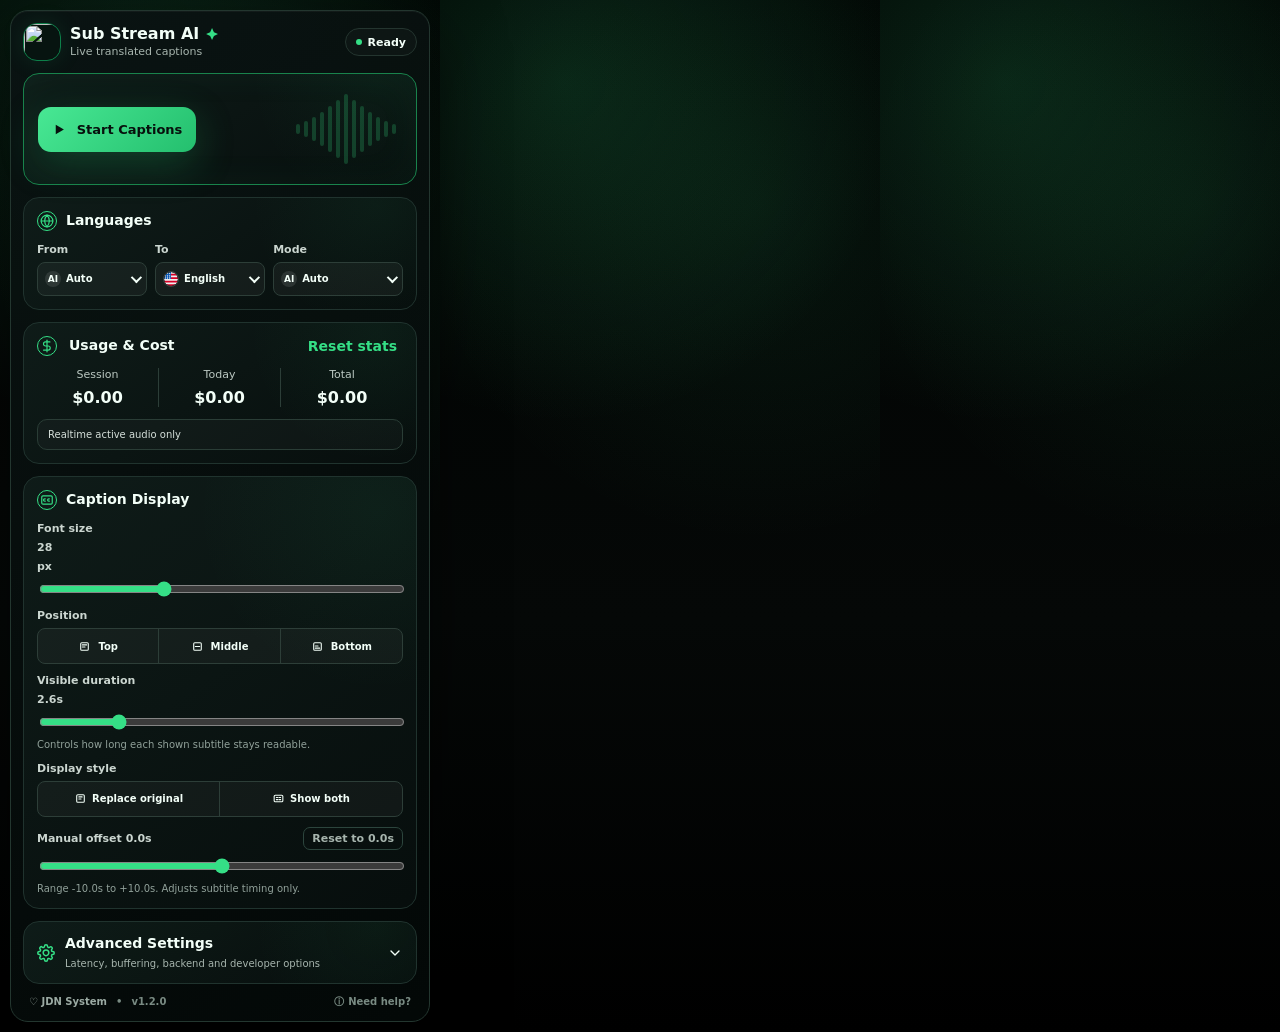
==== extension/popup/popup.html @ 4377cb80 "feat: update logo and enhance footer design; add language options and help hints" ====
<!doctype html>
<html>
  <head>
    <meta charset="utf-8" />
    <title>Sub Stream AI</title>
    <link rel="stylesheet" href="popup.css" />
  </head>
  <body>
    <main class="stage">
      <section class="shell popup-shell" aria-label="Sub Stream AI controls">
        <header class="app-header">
          <img class="brand-mark" src="../icons/icon48.png" alt="" aria-hidden="true" />
          <div class="brand-copy">
            <h1>Sub Stream AI <svg class="title-icon" viewBox="0 0 24 24" aria-hidden="true"><path d="M13 2 9.5 9.5 2 13l7.5 3.5L13 24l3.5-7.5L24 13l-7.5-3.5L13 2Z" fill="currentColor"></path></svg></h1>
            <p class="tagline">Live translated captions</p>
          </div>
          <div id="status" class="status idle">Ready</div>
        </header>

        <section class="hero-card">
          <div class="hero-copy">
            <button id="toggle" class="primary" type="button">
              <svg class="btn-icon" viewBox="0 0 24 24" aria-hidden="true"><path d="M6 4.5v15l13-7.5-13-7.5Z" fill="currentColor"></path></svg>
              <span>Start Captions</span>
            </button>
          </div>
          <div id="audioWave" class="wave idle" aria-hidden="true">
            <i></i><i></i><i></i><i></i><i></i><i></i><i></i><i></i><i></i><i></i><i></i><i></i><i></i>
          </div>
        </section>

        <div id="modeStatus" class="mode-status idle" hidden>Checking engine...</div>
        <div id="toast" class="toast" role="status" aria-live="polite" hidden></div>

        <section class="card">
          <div class="section-title">
            <span class="icon" aria-hidden="true"><svg viewBox="0 0 24 24"><circle cx="12" cy="12" r="10"></circle><path d="M2 12h20"></path><path d="M12 2a15.3 15.3 0 0 1 4 10 15.3 15.3 0 0 1-4 10 15.3 15.3 0 0 1-4-10 15.3 15.3 0 0 1 4-10Z"></path></svg></span>
            <h2>Languages</h2>
          </div>
          <div class="settings language-grid">
            <label>
              From
              <span class="select-shell">
                <span id="sourceLangIcon" class="select-icon" aria-hidden="true">A</span>
                <select id="sourceLang">
                  <option value="auto" selected>Auto detect</option>
                  <option value="ar">Arabic</option>
                  <option value="en">English</option>
                  <option value="es">Spanish</option>
                  <option value="fr">French</option>
                  <option value="de">German</option>
                  <option value="fil">Filipino</option>
                  <option value="hi">Hindi</option>
                  <option value="id">Indonesian</option>
                  <option value="it">Italian</option>
                  <option value="ja">Japanese</option>
                  <option value="ko">Korean</option>
                  <option value="ms">Malay</option>
                  <option value="pt">Portuguese</option>
                  <option value="ru">Russian</option>
                  <option value="th">Thai</option>
                  <option value="tr">Turkish</option>
                  <option value="vi">Vietnamese</option>
                  <option value="zh">Chinese</option>
                </select>
              </span>
            </label>

            <label>
              To
              <span class="select-shell">
                <span id="targetLangIcon" class="select-icon" aria-hidden="true">US</span>
                <select id="targetLang">
                  <option value="ar">Arabic</option>
                  <option value="en" selected>English</option>
                  <option value="es">Spanish</option>
                  <option value="fr">French</option>
                  <option value="de">German</option>
                  <option value="fil">Filipino</option>
                  <option value="hi">Hindi</option>
                  <option value="id">Indonesian</option>
                  <option value="it">Italian</option>
                  <option value="ja">Japanese</option>
                  <option value="ko">Korean</option>
                  <option value="ms">Malay</option>
                  <option value="pt">Portuguese</option>
                  <option value="ru">Russian</option>
                  <option value="th">Thai</option>
                  <option value="tr">Turkish</option>
                  <option value="vi">Vietnamese</option>
                  <option value="zh">Chinese</option>
                </select>
              </span>
            </label>

            <label>
              Mode
              <span class="select-shell">
                <span id="translationModeIcon" class="select-icon select-icon-spark" aria-hidden="true">*</span>
                <select id="translationMode">
                  <option value="auto" selected>Auto-detect best</option>
                  <option value="filipino_english">Filipino-English</option>
                </select>
              </span>
            </label>
          </div>
        </section>

        <section class="card usage-panel">
          <div class="section-title row-between">
            <div>
              <span class="icon" aria-hidden="true"><svg viewBox="0 0 24 24"><line x1="12" x2="12" y1="2" y2="22"></line><path d="M17 5H9.5a3.5 3.5 0 0 0 0 7H14a3.5 3.5 0 0 1 0 7H6"></path></svg></span>
              <h2>Usage & Cost</h2>
            </div>
            <button id="resetUsage" class="text-btn" type="button">Reset stats</button>
          </div>
          <div class="usage-grid">
            <div>
              <span>Session</span>
              <strong id="usageSession">$0.00</strong>
            </div>
            <div>
              <span>Today</span>
              <strong id="usageToday">$0.00</strong>
            </div>
            <div>
              <span>Total</span>
              <strong id="usageTotal">$0.00</strong>
            </div>
          </div>
          <p id="usageMeta" class="usage-meta">Realtime active audio only</p>
        </section>

        <section class="card caption-card">
          <div class="section-title">
            <span class="icon" aria-hidden="true"><svg viewBox="0 0 24 24"><rect x="3" y="5" width="18" height="14" rx="2"></rect><path d="M9 10H8a2 2 0 0 0 0 4h1"></path><path d="M16 10h-1a2 2 0 0 0 0 4h1"></path></svg></span>
            <h2>Caption Display</h2>
          </div>
          <div class="settings caption-grid">
            <label class="wide">
              Font size <span id="fontSizeVal">28</span>px
              <input type="range" id="fontSize" min="14" max="56" step="2" value="28" />
            </label>

            <label class="position-setting wide">
              Position
              <select id="position" class="segment-source" tabindex="-1" aria-hidden="true">
                <option value="bottom" selected>Bottom</option>
                <option value="middle">Middle</option>
                <option value="top">Top</option>
              </select>
              <span class="position-segment" role="group" aria-label="Caption position">
                <button type="button" data-position="top">
                  <svg viewBox="0 0 24 24" aria-hidden="true"><rect x="5" y="5" width="14" height="14" rx="2"></rect><path d="M8 9h8"></path><path d="M8 13h5"></path></svg>
                  <span>Top</span>
                </button>
                <button type="button" data-position="middle">
                  <svg viewBox="0 0 24 24" aria-hidden="true"><rect x="5" y="5" width="14" height="14" rx="2"></rect><path d="M8 12h8"></path></svg>
                  <span>Middle</span>
                </button>
                <button type="button" data-position="bottom">
                  <svg viewBox="0 0 24 24" aria-hidden="true"><rect x="5" y="5" width="14" height="14" rx="2"></rect><path d="M8 15h8"></path><path d="M8 11h5"></path></svg>
                  <span>Bottom</span>
                </button>
              </span>
            </label>

            <label class="wide">
              Visible duration <span id="subtitleDurationVal">2.6s</span>
              <input type="range" id="subtitleDuration" min="1200" max="8000" step="100" value="2600" />
              <span class="field-help">Controls how long each shown subtitle stays readable.</span>
            </label>

            <label class="display-style-setting wide">
              Display style
              <select id="translationDisplayMode" class="segment-source" tabindex="-1" aria-hidden="true">
                <option value="translation_replace" selected>Replace source with translation</option>
                <option value="translation_dual">Source + translation</option>
              </select>
              <span class="display-segment" role="group" aria-label="Display style">
                <button type="button" data-display-mode="translation_replace">
                  <svg viewBox="0 0 24 24" aria-hidden="true"><rect x="5" y="5" width="14" height="14" rx="2"></rect><path d="M9 9h6"></path><path d="M9 13h4"></path></svg>
                  <span>Replace original</span>
                </button>
                <button type="button" data-display-mode="translation_dual">
                  <svg viewBox="0 0 24 24" aria-hidden="true"><rect x="4" y="6" width="16" height="12" rx="2"></rect><path d="M8 10h3"></path><path d="M13 10h3"></path><path d="M8 14h3"></path><path d="M13 14h3"></path></svg>
                  <span>Show both</span>
                </button>
              </span>
            </label>

            <label class="wide">
              <span class="setting-row">
                <span>Manual offset <span id="subtitleDelayVal">0.0s</span></span>
                <button id="resetSubtitleDelay" class="inline-reset" type="button">Reset to 0.0s</button>
              </span>
              <input type="range" id="subtitleDelay" min="-10000" max="10000" step="100" value="0" />
              <span class="field-help">Range -10.0s to +10.0s. Adjusts subtitle timing only.</span>
            </label>

          </div>
        </section>

        <button id="advancedToggle" class="card advanced-summary" type="button" aria-expanded="false" aria-controls="advancedPanel">
          <span class="gear" aria-hidden="true"><svg viewBox="0 0 24 24"><path d="M12 15.5A3.5 3.5 0 1 0 12 8a3.5 3.5 0 0 0 0 7.5Z"></path><path d="M19.4 15a1.7 1.7 0 0 0 .34 1.88l.06.06a2 2 0 0 1-2.83 2.83l-.06-.06a1.7 1.7 0 0 0-1.88-.34 1.7 1.7 0 0 0-1 1.55V21a2 2 0 0 1-4 0v-.09a1.7 1.7 0 0 0-1-1.55 1.7 1.7 0 0 0-1.88.34l-.06.06a2 2 0 1 1-2.83-2.83l.06-.06A1.7 1.7 0 0 0 4.6 15a1.7 1.7 0 0 0-1.55-1H3a2 2 0 0 1 0-4h.09a1.7 1.7 0 0 0 1.55-1 1.7 1.7 0 0 0-.34-1.88l-.06-.06a2 2 0 1 1 2.83-2.83l.06.06A1.7 1.7 0 0 0 9 4.6a1.7 1.7 0 0 0 1-1.55V3a2 2 0 0 1 4 0v.09a1.7 1.7 0 0 0 1 1.55 1.7 1.7 0 0 0 1.88-.34l.06-.06a2 2 0 1 1 2.83 2.83l-.06.06A1.7 1.7 0 0 0 19.4 9c.1.38.4.7.75.86.24.1.5.14.76.14H21a2 2 0 0 1 0 4h-.09c-.66 0-1.26.4-1.51 1Z"></path></svg></span>
          <span>
            <strong>Advanced Settings</strong>
            <small>Latency, buffering, backend and developer options</small>
          </span>
          <span class="chev" aria-hidden="true"><svg viewBox="0 0 24 24"><path d="m6 9 6 6 6-6"></path></svg></span>
        </button>

        <footer class="app-footer">
          <span class="footer-brand"><span aria-hidden="true">♡</span> JDN System</span>
          <span aria-hidden="true">•</span>
          <span>v1.2.0</span>
          <span class="footer-help"><span aria-hidden="true">ⓘ</span> Need help?</span>
        </footer>
      </section>

      <section id="advancedPanel" class="shell advanced-panel" aria-label="Advanced settings" hidden>
        <header class="adv-header">
          <span class="gear large" aria-hidden="true"><svg viewBox="0 0 24 24"><path d="M12 15.5A3.5 3.5 0 1 0 12 8a3.5 3.5 0 0 0 0 7.5Z"></path><path d="M19.4 15a1.7 1.7 0 0 0 .34 1.88l.06.06a2 2 0 0 1-2.83 2.83l-.06-.06a1.7 1.7 0 0 0-1.88-.34 1.7 1.7 0 0 0-1 1.55V21a2 2 0 0 1-4 0v-.09a1.7 1.7 0 0 0-1-1.55 1.7 1.7 0 0 0-1.88.34l-.06.06a2 2 0 1 1-2.83-2.83l.06-.06A1.7 1.7 0 0 0 4.6 15a1.7 1.7 0 0 0-1.55-1H3a2 2 0 0 1 0-4h.09a1.7 1.7 0 0 0 1.55-1 1.7 1.7 0 0 0-.34-1.88l-.06-.06a2 2 0 1 1 2.83-2.83l.06.06A1.7 1.7 0 0 0 9 4.6a1.7 1.7 0 0 0 1-1.55V3a2 2 0 0 1 4 0v.09a1.7 1.7 0 0 0 1 1.55 1.7 1.7 0 0 0 1.88-.34l.06-.06a2 2 0 1 1 2.83 2.83l-.06.06A1.7 1.7 0 0 0 19.4 9c.1.38.4.7.75.86.24.1.5.14.76.14H21a2 2 0 0 1 0 4h-.09c-.66 0-1.26.4-1.51 1Z"></path></svg></span>
          <div>
            <h1>Advanced Settings</h1>
            <p>Fine tune performance and behavior.</p>
          </div>
          <button id="collapseAdvanced" class="icon-btn collapse" type="button" aria-label="Collapse advanced settings"><svg viewBox="0 0 24 24" aria-hidden="true"><path d="m18 15-6-6-6 6"></path></svg></button>
        </header>

        <section class="adv-card">
          <h2>Backend</h2>
          <div class="settings">
            <label>
              Backend URL
              <input type="text" id="backendUrl" value="ws://127.0.0.1:8765/ws" />
              <span class="field-help">Your local or remote WebSocket backend endpoint.</span>
            </label>

            <label>
              Transcription
              <select id="transcriber">
                <option value="openai-realtime-translate" data-help="Direct OpenAI realtime translation. Usually fastest cloud path, needs API key and quota.">Realtime Translate (OpenAI)</option>
                <option value="openai-realtime" selected data-help="OpenAI realtime transcription with app/backend translation flow. Good default for live captions.">Realtime Cloud (OpenAI)</option>
                <option value="openai-chunked" data-help="Sends short audio chunks to OpenAI speech-to-text. More stable fallback, usually more delay.">OpenAI Chunked</option>
                <option value="local" data-help="Runs Whisper on this computer. No OpenAI API cost, speed depends on your CPU/GPU.">Local Whisper</option>
              </select>
            </label>

            <label>
              Subtitle mode
              <select id="realtimeLatency">
                <option value="fast">Fast</option>
                <option value="balanced" selected>Balanced</option>
                <option value="accurate">Accurate</option>
              </select>
              <span class="field-help">Fast is immediate, Balanced adds a small delay, Accurate waits for cleaner context.</span>
            </label>
          </div>
        </section>

        <section class="adv-card">
          <h2>Latency & Buffering</h2>
          <div class="settings">
            <label class="setting-split">
              <span>
                Audio chunk window (ms)
                <small>Lower sends audio sooner. Higher gives the transcriber more context.</small>
              </span>
              <input type="number" id="chunkDurationMs" min="250" max="5000" step="50" value="650" />
            </label>

            <label class="setting-split">
              <span>
                Max audio buffer (ms)
                <small>Higher can smooth audio bursts but may feel late.</small>
              </span>
              <input type="number" id="maxBufferMs" min="250" max="10000" step="50" value="900" />
            </label>

            <label class="setting-split">
              <span>
                VAD silence wait (ms)
                <small>Lower ends speech segments faster.</small>
              </span>
              <input type="number" id="vadSilenceMs" min="150" max="2000" step="50" value="350" />
            </label>

            <label>
              Translation grace (ms)
              <input type="number" id="translationGraceMs" min="0" max="2000" step="50" value="200" />
            </label>
          </div>
        </section>

        <section class="adv-card">
          <h2>Sync & Timing</h2>
          <div class="settings">
            <label>
              Sync mode
              <select id="syncMode">
                <option value="auto" selected>Auto timeline sync</option>
                <option value="manual">Manual only</option>
              </select>
              <span class="field-help">Auto uses subtitle timeline metadata. Local Whisper can also learn a saved lag correction.</span>
            </label>

            <div class="sync-metrics" aria-live="polite">
              <div><span>Auto sync</span><strong id="syncAutoState">Off</strong></div>
              <div><span>Measured lag</span><strong id="syncMeasuredLag">0.0s</strong></div>
              <div><span>Saved auto</span><strong id="syncSavedOffset">0.0s</strong></div>
              <div><span>Live auto</span><strong id="syncLiveOffset">0.0s</strong></div>
              <div><span>Total auto</span><strong id="syncAutoOffset">0.0s</strong></div>
              <div><span>Effective offset</span><strong id="syncEffectiveOffset">0.0s</strong></div>
            </div>
            <span class="field-help">Status only: these cards are read-only. Use Manual offset in Caption Display.</span>
          </div>
        </section>

        <section class="adv-card">
          <h2>Local Whisper</h2>
          <div class="settings local-grid">
            <label>
              Whisper model
              <select id="model">
                <option value="tiny">tiny (fastest)</option>
                <option value="base" selected>base (low latency)</option>
                <option value="small">small (balanced)</option>
                <option value="medium">medium (slower)</option>
                <option value="large-v3">large-v3 (high VRAM)</option>
              </select>
            </label>

            <label>
              Device
              <select id="device">
                <option value="cpu">CPU</option>
                <option value="cuda" selected>GPU (CUDA)</option>
              </select>
            </label>
          </div>
        </section>

        <section class="adv-card">
          <h2>Translation Behavior</h2>
          <div class="settings">
            <label class="checkbox-setting">
              <input type="checkbox" id="showSourceFirst" checked />
              <span>Show source transcript first</span>
            </label>

            <label class="checkbox-setting">
              <input type="checkbox" id="partialEmitEnabled" checked disabled />
              <span>Partial translation updates</span>
            </label>
            <span class="field-help">Controlled by Subtitle mode: Fast and Balanced enable it, Accurate waits longer.</span>

            <label class="setting-split">
              <span>
                Translation flush wait (ms)
                <small>Lower translates shorter fragments sooner.</small>
              </span>
              <input type="number" id="translationFlushMs" min="150" max="3000" step="50" value="450" />
            </label>
          </div>
        </section>

        <section class="adv-card">
          <h2>API Key</h2>
          <div class="api-key-settings">
            <label>
              OpenAI API key
              <input type="password" id="apiKey" placeholder="sk-..." autocomplete="off" />
            </label>
            <div class="api-key-actions">
              <button id="saveApiKey" type="button">Save Key</button>
              <button id="testApiKey" type="button">Test Connection</button>
              <button id="clearApiKey" type="button">Clear Saved Key</button>
            </div>
            <p id="apiKeyStatus" class="api-key-status">Key status unknown</p>
          </div>
        </section>
      </section>
    </main>

    <script src="popup.js"></script>
  </body>
</html>
---- extension/popup/popup.css ----
:root {
  --bg: #020605;
  --panel: #08100f;
  --card: #0d1715;
  --card-strong: #101d19;
  --stroke: #20332e;
  --stroke-strong: #2c453d;
  --accent: #35df86;
  --accent-press: #24bf6e;
  --text: #f3fff8;
  --muted: #a7b5ae;
  --muted-soft: #798b83;
  --warn: #ffb31a;
  --err: #ff6b6b;
  --shadow: 0 24px 70px rgba(0, 0, 0, 0.55);
  --popup-width: 440px;
  --shell-width: 420px;
  --advanced-width: 800px;
  --advanced-pane-width: 384px;
}

* { box-sizing: border-box; }
[hidden] { display: none !important; }

html,
body {
  margin: 0;
  padding: 0;
  width: var(--popup-width);
  min-width: var(--popup-width);
  max-width: var(--popup-width);
  min-height: 560px;
  background:
    radial-gradient(circle at 28% 8%, rgba(53, 223, 134, 0.14), transparent 34%),
    radial-gradient(circle at 72% 20%, rgba(53, 223, 134, 0.08), transparent 38%),
    linear-gradient(180deg, #010302, #050807 60%, #000);
  color: var(--text);
  font-family: "Segoe UI", Inter, system-ui, sans-serif;
  font-size: 14px;
}

body {
  overflow-x: hidden;
}

body.advanced-open {
  width: var(--advanced-width);
  min-width: var(--advanced-width);
  max-width: var(--advanced-width);
}

button,
input,
select {
  font: inherit;
}

button {
  -webkit-tap-highlight-color: transparent;
}

h1,
h2,
p {
  margin: 0;
}

.stage {
  display: flex;
  flex-direction: column;
  align-items: flex-start;
  gap: 12px;
  width: var(--popup-width);
  padding: 10px;
}

body.advanced-open .stage {
  flex-direction: row;
  width: var(--advanced-width);
}

.shell {
  width: var(--shell-width);
  border: 1px solid #23362f;
  border-radius: 18px;
  background: linear-gradient(145deg, rgba(10, 19, 18, 0.96), rgba(3, 8, 7, 0.98));
  box-shadow: var(--shadow), inset 0 1px 0 rgba(255, 255, 255, 0.04);
}

.popup-shell {
  padding: 12px;
}

.advanced-panel {
  width: var(--shell-width);
  max-height: 585px;
  overflow-y: auto;
  padding: 12px;
}

body.advanced-open .popup-shell {
  width: var(--advanced-pane-width);
  flex: 0 0 var(--advanced-pane-width);
}

body.advanced-open .advanced-panel {
  width: var(--advanced-pane-width);
  flex: 0 0 var(--advanced-pane-width);
}

.app-header,
.adv-header {
  display: flex;
  align-items: center;
  gap: 9px;
  margin-bottom: 12px;
}

.brand-mark {
  display: block;
  flex: 0 0 auto;
  width: 38px;
  height: 38px;
  border: 1px solid #0d7f49;
  border-radius: 14px;
  background: #071410;
  object-fit: cover;
  overflow: hidden;
  box-shadow: 0 0 24px rgba(53, 223, 134, 0.1);
}

.brand-copy {
  min-width: 0;
  flex: 1;
}

.brand-copy h1,
.adv-header h1 {
  color: var(--text);
  font-size: 16px;
  font-weight: 850;
  line-height: 1.05;
  letter-spacing: 0;
}

.title-icon {
  width: 13px;
  height: 13px;
  color: var(--accent);
  vertical-align: -1px;
}

.btn-icon {
  width: 15px;
  height: 15px;
  flex: 0 0 auto;
}

.tagline,
.adv-header p {
  margin-top: 2px;
  color: var(--muted);
  font-size: 11px;
}

.status {
  display: inline-flex;
  align-items: center;
  justify-content: center;
  min-height: 28px;
  min-width: 72px;
  padding: 6px 10px;
  border: 1px solid #24352f;
  border-radius: 999px;
  background: rgba(255, 255, 255, 0.02);
  color: var(--text);
  font-size: 11px;
  font-weight: 760;
  text-align: center;
}

.status::before {
  content: "";
  width: 6px;
  height: 6px;
  margin-right: 6px;
  border-radius: 50%;
  background: var(--accent);
}

.status.live {
  color: var(--accent);
  border-color: rgba(53, 223, 134, 0.5);
}

.status.error {
  color: var(--err);
  border-color: rgba(255, 107, 107, 0.5);
}

.status.error::before {
  background: var(--err);
}

.status.starting {
  color: var(--warn);
  border-color: rgba(255, 179, 26, 0.5);
}

.status.starting::before {
  background: var(--warn);
}

.hero-card,
.card,
.adv-card {
  border: 1px solid var(--stroke);
  border-radius: 16px;
  background:
    radial-gradient(circle at 90% 8%, rgba(53, 223, 134, 0.05), transparent 34%),
    linear-gradient(145deg, rgba(15, 28, 25, 0.95), rgba(7, 14, 13, 0.95));
}

.hero-card {
  display: flex;
  justify-content: space-between;
  align-items: center;
  gap: 16px;
  min-height: 112px;
  margin-bottom: 12px;
  padding: 16px 14px;
  border-color: #19834c;
  box-shadow: inset 0 0 40px rgba(53, 223, 134, 0.05);
}

.hero-copy {
  display: grid;
  flex: 1;
  align-content: center;
  gap: 12px;
  min-width: 0;
}

button.primary {
  display: inline-flex;
  align-items: center;
  justify-content: center;
  gap: 10px;
  width: 158px;
  max-width: 100%;
  min-height: 45px;
  border: 0;
  border-radius: 13px;
  background: linear-gradient(135deg, #48e894, #24bf6e);
  color: #07100d;
  cursor: pointer;
  font-size: 13px;
  font-weight: 850;
  box-shadow: 0 12px 38px rgba(37, 201, 113, 0.25);
  transition: background 120ms ease, transform 120ms ease, opacity 120ms ease;
}

button.primary:hover {
  background: linear-gradient(135deg, #58f3a2, #28cb76);
}

button.primary:active {
  transform: translateY(1px);
}

button.primary.stop {
  background: linear-gradient(135deg, #ff7474, #d94f4f);
  color: #fff;
}

button.primary[disabled] {
  cursor: wait;
  opacity: 0.8;
  transform: none;
}

.spinner {
  display: inline-block;
  width: 16px;
  height: 16px;
  border: 2px solid rgba(13, 21, 16, 0.3);
  border-top-color: #0d1510;
  border-radius: 50%;
  animation: spin 800ms linear infinite;
}

button.stop .spinner {
  border-color: rgba(255, 255, 255, 0.35);
  border-top-color: #fff;
}

@keyframes spin {
  to { transform: rotate(360deg); }
}

.api-row {
  display: flex;
  align-items: center;
  gap: 8px;
  min-width: 0;
}

.outline-key,
.text-btn,
.icon-btn {
  cursor: pointer;
}

.outline-key {
  min-height: 34px;
  padding: 8px 10px;
  border: 1px solid var(--warn);
  border-radius: 11px;
  background: transparent;
  color: var(--warn);
  font-size: 12px;
  font-weight: 800;
  white-space: nowrap;
}

.mode-status {
  display: inline-flex;
  align-items: center;
  min-width: 0;
  max-width: 108px;
  min-height: 34px;
  padding: 7px 9px;
  border: 1px solid rgba(255, 179, 26, 0.35);
  border-radius: 11px;
  background: rgba(255, 179, 26, 0.08);
  color: var(--warn);
  font-size: 11px;
  font-weight: 800;
  line-height: 1.1;
  overflow: hidden;
  text-overflow: ellipsis;
  white-space: nowrap;
}

.mode-status.ready {
  border-color: rgba(53, 223, 134, 0.4);
  background: rgba(53, 223, 134, 0.08);
  color: var(--accent);
}

.mode-status.warn {
  border-color: rgba(255, 179, 26, 0.35);
  background: rgba(255, 179, 26, 0.08);
  color: var(--warn);
}

.mode-status.error {
  border-color: rgba(255, 107, 107, 0.35);
  background: rgba(255, 107, 107, 0.08);
  color: var(--err);
}

.wave {
  --wave-level: 0.18;
  display: flex;
  align-items: center;
  justify-content: center;
  gap: 4px;
  min-width: 112px;
  min-height: 72px;
  align-self: center;
}

.wave i {
  --bar-height: 12px;
  width: 4px;
  height: calc(var(--bar-height) + (var(--wave-level) * 18px));
  border-radius: 999px;
  background: var(--accent);
  opacity: 0.3;
  transform-origin: center;
  animation: pulse 1.4s ease-in-out infinite;
  transition: height 180ms ease, opacity 180ms ease, background 180ms ease;
}

.wave i:nth-child(1),
.wave i:nth-child(13) { --bar-height: 6px; }
.wave i:nth-child(2),
.wave i:nth-child(12) { --bar-height: 12px; }
.wave i:nth-child(3),
.wave i:nth-child(11) { --bar-height: 20px; }
.wave i:nth-child(4),
.wave i:nth-child(10) { --bar-height: 30px; }
.wave i:nth-child(5),
.wave i:nth-child(9) { --bar-height: 42px; }
.wave i:nth-child(6),
.wave i:nth-child(8) { --bar-height: 54px; }
.wave i:nth-child(7) { --bar-height: 66px; opacity: 0.78; }
.wave i:nth-child(2n) { animation-delay: 0.16s; }
.wave i:nth-child(3n) { animation-delay: 0.3s; }

.wave.idle i {
  animation-play-state: paused;
  opacity: 0.22;
}

.wave.starting i {
  background: var(--warn);
  opacity: 0.58;
}

.wave.live i {
  opacity: 0.78;
  animation-duration: 900ms;
}

.wave.error i {
  background: var(--err);
  opacity: 0.5;
  animation-play-state: paused;
}

@keyframes pulse {
  50% {
    opacity: 0.85;
    transform: scaleY(0.72);
  }
}

.toast {
  margin-bottom: 16px;
  padding: 11px 12px;
  border: 1px solid rgba(53, 223, 134, 0.35);
  border-radius: 10px;
  background: rgba(53, 223, 134, 0.12);
  color: var(--text);
  font-size: 12px;
}

.toast.error {
  border-color: rgba(255, 107, 107, 0.45);
  background: rgba(255, 107, 107, 0.12);
}

.toast.warn {
  border-color: rgba(255, 179, 26, 0.45);
  background: rgba(255, 179, 26, 0.12);
}

.card,
.adv-card {
  margin-bottom: 12px;
  padding: 13px;
}

.advanced-panel .adv-card:last-child,
.popup-shell > :last-child {
  margin-bottom: 0;
}

.section-title,
.row-between,
.adv-header {
  display: flex;
  align-items: center;
}

.section-title {
  gap: 9px;
  margin-bottom: 12px;
}

.section-title h2,
.advanced-summary strong {
  color: var(--text);
  font-size: 14px;
  font-weight: 850;
  line-height: 1.1;
}

.icon,
.money {
  display: grid;
  place-items: center;
  width: 20px;
  height: 20px;
  border: 1px solid var(--accent);
  border-radius: 50%;
  color: var(--accent);
  font-weight: 800;
}

.icon svg,
.money svg,
.gear svg,
.chev svg,
.icon-btn svg {
  width: 14px;
  height: 14px;
  fill: none;
  stroke: currentColor;
  stroke-width: 2;
  stroke-linecap: round;
  stroke-linejoin: round;
}

.gear svg {
  width: 18px;
  height: 18px;
}

.chev svg {
  width: 16px;
  height: 16px;
}

.icon-btn svg {
  width: 20px;
  height: 20px;
}

.cc {
  border: 2px solid var(--accent);
  border-radius: 4px;
  color: var(--accent);
  font-size: 10px;
  font-weight: 850;
  padding: 2px 5px;
}

.row-between {
  justify-content: space-between;
}

.row-between > div {
  display: flex;
  align-items: center;
  gap: 12px;
}

.text-btn,
.inline-reset,
.icon-btn {
  border: 0;
  background: transparent;
  color: var(--accent);
  font-weight: 750;
}

.settings {
  display: grid;
  gap: 10px;
}

.language-grid {
  grid-template-columns: 1fr 1fr 1.18fr;
  gap: 8px;
}

.caption-grid {
  grid-template-columns: minmax(0, 1fr) minmax(0, 1fr);
}

.wide {
  grid-column: 1 / -1;
}

.settings label,
.api-key-settings label {
  display: flex;
  min-width: 0;
  flex-direction: column;
  gap: 6px;
  color: #cbd6d0;
  font-size: 11px;
  font-weight: 620;
}

.settings select,
.settings input[type="text"],
.settings input[type="password"],
.settings input[type="number"],
.api-key-settings input[type="password"] {
  width: 100%;
  min-height: 34px;
  padding: 0 9px;
  border: 1px solid #2d3e38;
  border-radius: 8px;
  background: rgba(255, 255, 255, 0.045);
  color: #fff;
  font-size: 11px;
}

.native-select-hidden {
  position: absolute !important;
  width: 1px !important;
  height: 1px !important;
  opacity: 0 !important;
  pointer-events: none !important;
}

.select-shell {
  position: relative;
  display: block;
}

.select-shell select {
  padding-left: 33px;
  font-weight: 750;
}

.select-icon {
  position: absolute;
  left: 9px;
  top: 50%;
  z-index: 1;
  transform: translateY(-50%);
  display: grid;
  place-items: center;
  width: 18px;
  height: 18px;
  border-radius: 999px;
  background: rgba(255, 255, 255, 0.09);
  color: var(--text);
  font-size: 8px;
  font-weight: 900;
  pointer-events: none;
}

.select-icon img,
.custom-select-badge img {
  display: block;
  width: 100%;
  height: 100%;
  border-radius: inherit;
  object-fit: cover;
}

.select-shell > .select-icon {
  display: none;
}

.select-icon-spark {
  color: var(--accent);
  font-size: 12px;
}

.settings select {
  cursor: pointer;
}

.segment-source {
  position: absolute !important;
  width: 1px !important;
  height: 1px !important;
  opacity: 0 !important;
  pointer-events: none !important;
}

.display-style-setting,
.position-setting {
  min-width: 0;
}

.display-segment,
.position-segment {
  display: grid;
  min-height: 34px;
  overflow: hidden;
  border: 1px solid #2d3e38;
  border-radius: 8px;
  background: rgba(255, 255, 255, 0.035);
}

.display-segment {
  grid-template-columns: repeat(2, minmax(0, 1fr));
}

.position-segment {
  grid-template-columns: repeat(3, minmax(0, 1fr));
}

.display-segment button,
.position-segment button {
  display: inline-flex;
  align-items: center;
  justify-content: center;
  gap: 5px;
  min-width: 0;
  min-height: 34px;
  padding: 0 7px;
  border: 0;
  border-right: 1px solid #2d3e38;
  background: transparent;
  color: var(--text);
  cursor: pointer;
  font-size: 10px;
  font-weight: 800;
  line-height: 1.1;
}

.display-segment button:last-child,
.position-segment button:last-child {
  border-right: 0;
}

.display-segment button.active,
.position-segment button.active {
  background: rgba(53, 223, 134, 0.14);
  box-shadow: inset 0 0 0 1px rgba(53, 223, 134, 0.6);
  color: #f4fff9;
}

.display-segment button:focus-visible,
.position-segment button:focus-visible {
  outline: 2px solid rgba(53, 223, 134, 0.75);
  outline-offset: -2px;
}

.display-segment button:disabled,
.position-segment button:disabled {
  cursor: not-allowed;
  opacity: 0.58;
}

.display-segment svg,
.position-segment svg {
  width: 13px;
  height: 13px;
  flex: 0 0 auto;
  fill: none;
  stroke: currentColor;
  stroke-width: 2;
  stroke-linecap: round;
  stroke-linejoin: round;
}

.display-segment span,
.position-segment span {
  min-width: 0;
  overflow: hidden;
  text-overflow: ellipsis;
  white-space: nowrap;
}

.position-segment button {
  gap: 7px;
  padding: 0 8px;
  font-size: 10px;
}

.custom-select {
  position: relative;
  min-width: 0;
}

.select-shell .custom-select {
  width: 100%;
}

.custom-select-button {
  display: grid;
  grid-template-columns: auto minmax(0, 1fr) auto;
  align-items: center;
  gap: 7px;
  width: 100%;
  min-height: 34px;
  padding: 0 8px;
  border: 1px solid #2d3e38;
  border-radius: 8px;
  background: rgba(255, 255, 255, 0.045);
  color: var(--text);
  cursor: pointer;
  text-align: left;
}

.language-grid .custom-select-button {
  gap: 5px;
  min-height: 34px;
  padding: 0 7px;
}

.custom-select-button:focus-visible {
  outline: 2px solid rgba(53, 223, 134, 0.75);
  outline-offset: 1px;
}

.custom-select.disabled .custom-select-button {
  cursor: not-allowed;
  opacity: 0.58;
}

.custom-select-badge {
  display: grid;
  place-items: center;
  width: 21px;
  min-width: 21px;
  height: 21px;
  border-radius: 999px;
  background: rgba(255, 255, 255, 0.09);
  color: var(--text);
  font-size: 13px;
  font-weight: 900;
  line-height: 1;
  overflow: hidden;
}

.custom-select-badge[hidden] {
  display: none;
}

.language-grid .custom-select-badge {
  width: 16px;
  min-width: 16px;
  max-width: 16px;
  height: 16px;
  background: rgba(255, 255, 255, 0.1);
  font-size: 9px;
}

.custom-select-badge.has-flag {
  background: transparent;
  border: 1px solid rgba(255, 255, 255, 0.16);
}

.custom-select-text {
  min-width: 0;
  overflow: hidden;
  color: var(--text);
  font-size: 11px;
  font-weight: 800;
  line-height: 1.15;
  text-overflow: ellipsis;
  white-space: nowrap;
}

.language-grid .custom-select-text {
  font-size: 10px;
}

.custom-select-arrow {
  width: 8px;
  height: 8px;
  border-right: 2px solid currentColor;
  border-bottom: 2px solid currentColor;
  color: var(--text);
  transform: rotate(45deg) translateY(-2px);
}

.custom-select.open .custom-select-arrow {
  transform: rotate(225deg) translate(-1px, -1px);
}

.custom-select-list {
  position: absolute;
  left: 0;
  right: 0;
  top: calc(100% + 4px);
  z-index: 20;
  display: none;
  max-height: 190px;
  overflow-x: hidden;
  overflow-y: auto;
  padding: 5px;
  border: 1px solid #2d3e38;
  border-radius: 9px;
  background: #0b1513;
  box-shadow: 0 16px 34px rgba(0, 0, 0, 0.55);
}

.language-grid .custom-select-list {
  min-width: 132px;
  max-width: 190px;
}

.custom-select.open .custom-select-list {
  display: grid;
  gap: 4px;
}

.custom-select-option {
  display: grid;
  grid-template-columns: auto minmax(0, 1fr) auto;
  align-items: center;
  gap: 7px;
  width: 100%;
  min-height: 32px;
  padding: 6px 7px;
  border: 0;
  border-radius: 7px;
  background: transparent;
  color: var(--text);
  cursor: pointer;
  text-align: left;
}

.custom-select-option:has(.custom-select-option-help):hover,
.custom-select-option:has(.custom-select-option-help):focus {
  align-items: start;
}

.custom-select-option span:nth-child(2) {
  min-width: 0;
  overflow: hidden;
  font-size: 11px;
  font-weight: 750;
  text-overflow: ellipsis;
  white-space: nowrap;
}

.custom-select-hint {
  display: grid;
  place-items: center;
  width: 18px;
  height: 18px;
  border: 1px solid rgba(255, 255, 255, 0.16);
  border-radius: 999px;
  color: var(--muted);
  font-size: 10px;
  font-weight: 850;
}

.custom-select-option-help {
  grid-column: 2 / 4;
  display: none;
  margin-top: -2px;
  color: var(--muted);
  font-size: 10px;
  font-weight: 480;
  line-height: 1.35;
  white-space: normal !important;
}

.custom-select-option:hover .custom-select-hint,
.custom-select-option:focus .custom-select-hint {
  border-color: rgba(53, 223, 134, 0.55);
  color: var(--accent);
}

.custom-select-option:hover .custom-select-option-help,
.custom-select-option:focus .custom-select-option-help {
  display: block;
}

.custom-select-option:hover,
.custom-select-option.selected {
  background: rgba(53, 223, 134, 0.13);
}

.settings input[type="range"] {
  width: 100%;
  accent-color: var(--accent);
}

.settings select:disabled,
.settings input:disabled,
.inline-reset:disabled,
.api-key-actions button:disabled {
  cursor: not-allowed;
  opacity: 0.58;
}

.checkbox-setting {
  flex-direction: row !important;
  align-items: center;
  justify-content: flex-start;
}

.checkbox-setting input {
  width: auto;
  accent-color: var(--accent);
}

.setting-row {
  display: flex;
  align-items: center;
  justify-content: space-between;
  gap: 12px;
}

.inline-reset {
  flex: 0 0 auto;
  padding: 4px 8px;
  border: 1px solid var(--stroke-strong);
  border-radius: 7px;
  color: var(--muted);
  font-size: 11px;
}

.inline-reset:hover {
  border-color: var(--accent);
  color: var(--text);
}

.field-help,
.setting-split small {
  color: #91a19a;
  font-size: 10px;
  font-weight: 450;
  line-height: 1.35;
}

.usage-grid {
  display: grid;
  grid-template-columns: repeat(3, minmax(0, 1fr));
  text-align: center;
}

.usage-grid div {
  min-width: 0;
  padding: 0 8px;
  border-right: 1px solid #2c3e38;
}

.usage-grid div:last-child {
  border-right: 0;
}

.usage-grid span,
.usage-grid small {
  display: block;
  color: #bbc8c2;
  font-size: 11px;
}

.usage-grid strong {
  display: block;
  margin-top: 7px;
  overflow-wrap: anywhere;
  color: var(--text);
  font-size: 16px;
}

.usage-meta {
  margin-top: 12px;
  padding: 9px 10px;
  border: 1px solid #2a3d36;
  border-radius: 10px;
  background: rgba(255, 255, 255, 0.025);
  color: #d5dfda;
  font-size: 10px;
}

.advanced-summary {
  display: flex;
  align-items: center;
  gap: 10px;
  width: 100%;
  color: inherit;
  cursor: pointer;
  text-align: left;
}

.advanced-summary small {
  display: block;
  margin-top: 6px;
  color: var(--muted);
  font-size: 10px;
  line-height: 1.3;
}

.app-footer {
  display: flex;
  align-items: center;
  gap: 9px;
  padding: 1px 6px 2px;
  color: var(--muted-soft);
  font-size: 10px;
  font-weight: 620;
  line-height: 1;
}

.footer-brand {
  color: #9baaa3;
}

.footer-help {
  display: inline-flex;
  align-items: center;
  gap: 4px;
  margin-left: auto;
}

.gear {
  display: grid;
  flex: 0 0 auto;
  place-items: center;
  color: var(--accent);
  font-size: 16px;
  font-weight: 850;
}

.chev {
  display: grid;
  place-items: center;
  margin-left: auto;
  color: var(--text);
  font-size: 15px;
}

body.advanced-open .advanced-summary {
  border-color: rgba(53, 223, 134, 0.7);
}

.adv-header {
  gap: 14px;
}

.adv-header > div {
  flex: 1;
  min-width: 0;
}

.large {
  font-size: 22px;
}

.collapse {
  flex: 0 0 auto;
  color: #d9e3dd;
  font-size: 24px;
}

.adv-card {
  margin-bottom: 10px;
}

.adv-card h2 {
  margin-bottom: 12px;
  color: var(--accent);
  font-size: 13px;
}

.setting-split {
  display: grid !important;
  grid-template-columns: minmax(0, 1fr) 140px;
  align-items: start;
  gap: 16px;
}

body.advanced-open .advanced-panel .setting-split {
  grid-template-columns: 1fr;
}

.setting-split input {
  margin-top: 0;
}

.sync-metrics {
  display: grid;
  grid-template-columns: 1fr;
  gap: 8px;
}

body.advanced-open .advanced-panel .sync-metrics,
body.advanced-open .advanced-panel .local-grid,
body.advanced-open .advanced-panel .api-key-actions {
  grid-template-columns: 1fr;
}

.sync-metrics div {
  min-width: 0;
  padding: 11px;
  border: 1px solid #263a33;
  border-radius: 8px;
  background: rgba(255, 255, 255, 0.025);
}

.sync-metrics span {
  display: block;
  color: #8fa098;
  font-size: 11px;
}

.sync-metrics strong {
  display: block;
  margin-top: 4px;
  overflow-wrap: anywhere;
  color: var(--text);
  font-size: 13px;
}

.local-grid {
  grid-template-columns: 1fr 1fr;
}

.api-key-settings {
  display: grid;
  gap: 10px;
}

.api-key-actions {
  display: grid;
  grid-template-columns: repeat(3, minmax(0, 1fr));
  gap: 8px;
}

.api-key-actions button {
  min-height: 40px;
  padding: 8px;
  border: 1px solid var(--stroke-strong);
  border-radius: 8px;
  background: rgba(255, 255, 255, 0.04);
  color: var(--text);
  cursor: pointer;
  font-size: 12px;
  font-weight: 760;
}

.api-key-actions button:hover {
  border-color: var(--accent);
}

.api-key-status {
  color: var(--muted);
  font-size: 12px;
}

@media (max-width: 439px) {
  :root {
    --popup-width: 360px;
    --shell-width: 340px;
    --advanced-width: 360px;
    --advanced-pane-width: 340px;
  }

  body.advanced-open .stage {
    flex-direction: column;
  }

  body.advanced-open .advanced-panel {
    flex-basis: auto;
  }

  .advanced-panel {
    max-height: none;
  }

  .setting-split,
  .local-grid {
    grid-template-columns: 1fr;
  }

  .outline-key {
    justify-self: start;
  }
}
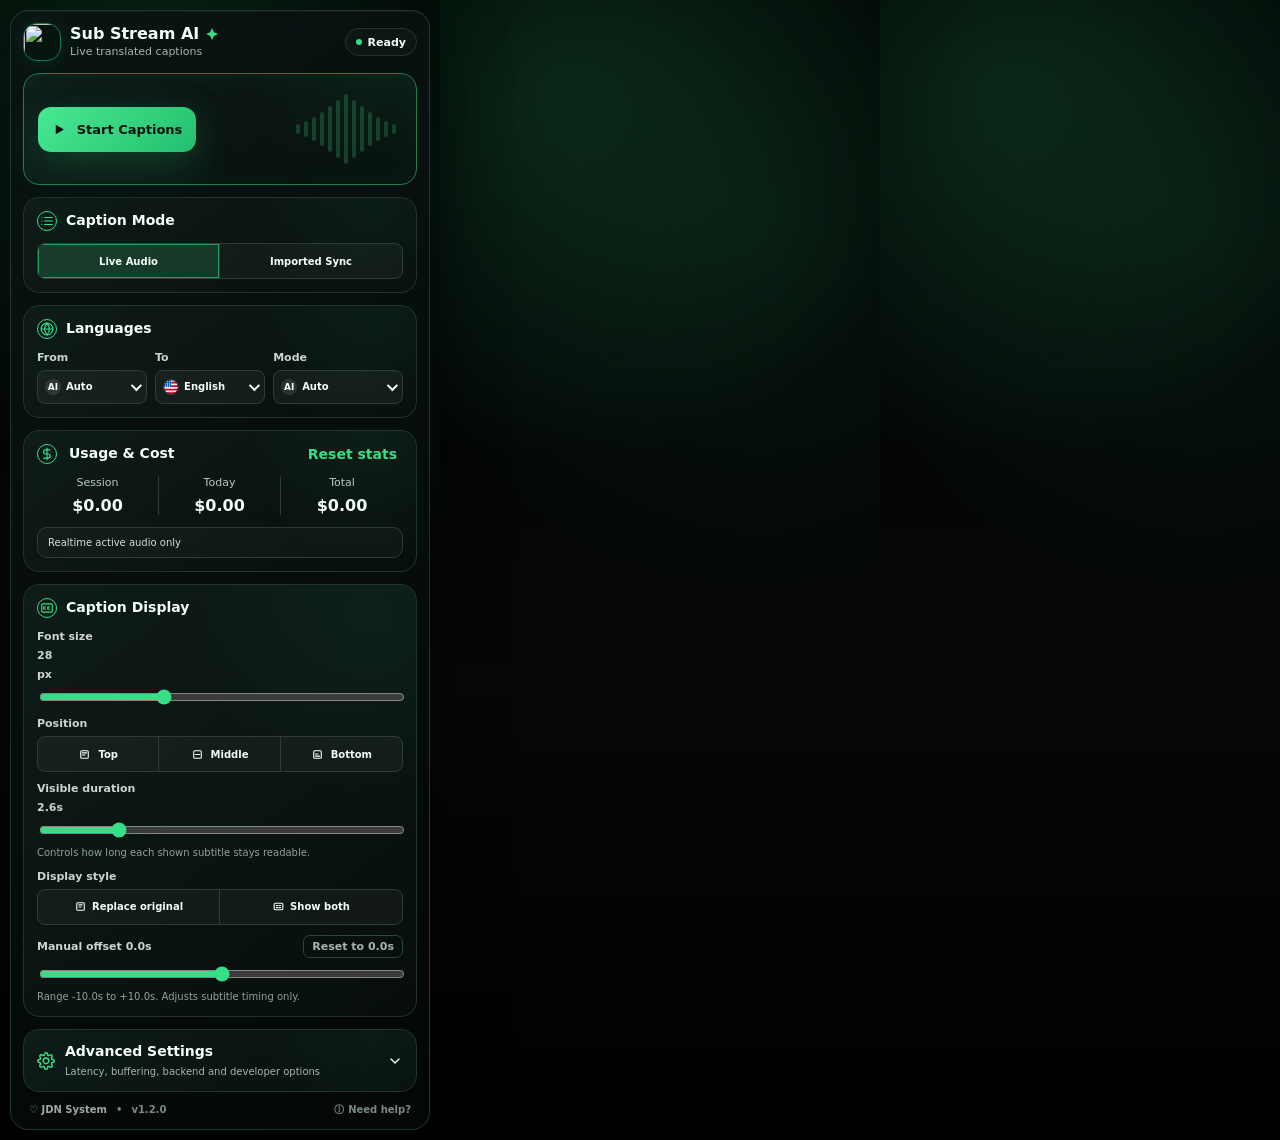
==== commit c6c9c69e: "feat: add support for imported subtitles with translation capabilities - Introduced subtitle-utils.j" ====
--- a/extension/popup/popup.html
+++ b/extension/popup/popup.html
@@ -31,6 +31,17 @@
 
         <div id="modeStatus" class="mode-status idle" hidden>Checking engine...</div>
         <div id="toast" class="toast" role="status" aria-live="polite" hidden></div>
+
+        <section class="card mode-card">
+          <div class="section-title">
+            <span class="icon" aria-hidden="true"><svg viewBox="0 0 24 24"><path d="M8 6h13"></path><path d="M8 12h13"></path><path d="M8 18h13"></path><path d="M3 6h.01"></path><path d="M3 12h.01"></path><path d="M3 18h.01"></path></svg></span>
+            <h2>Caption Mode</h2>
+          </div>
+          <div class="mode-segment" role="group" aria-label="Caption mode">
+            <button id="liveModeButton" type="button" data-caption-mode="live" class="active">Live Audio</button>
+            <button id="importedModeButton" type="button" data-caption-mode="imported">Imported Sync</button>
+          </div>
+        </section>
 
         <section class="card">
           <div class="section-title">
@@ -106,6 +117,28 @@
           </div>
         </section>
 
+        <section id="importedSubtitleCard" class="card imported-card" hidden>
+          <div class="section-title row-between">
+            <div>
+              <span class="icon" aria-hidden="true"><svg viewBox="0 0 24 24"><path d="M12 3v12"></path><path d="m7 10 5 5 5-5"></path><path d="M5 21h14"></path></svg></span>
+              <h2>Imported Subtitle Sync</h2>
+            </div>
+            <button id="retranslateSubtitles" class="text-btn" type="button" disabled>Re-translate</button>
+          </div>
+          <div class="settings">
+            <label class="file-drop">
+              Subtitle file
+              <input id="subtitleFile" type="file" accept=".srt,.vtt,text/vtt,application/x-subrip" />
+              <span id="subtitleFileMeta" class="field-help">Upload an .srt or .vtt file.</span>
+            </label>
+            <div class="imported-actions">
+              <button id="startImportedSubtitles" type="button" disabled>Start Imported Sync</button>
+              <button id="stopImportedSubtitles" type="button" disabled>Stop</button>
+            </div>
+            <p id="importedSubtitleStatus" class="imported-status">No subtitle file loaded.</p>
+          </div>
+        </section>
+
         <section class="card usage-panel">
           <div class="section-title row-between">
             <div>
@@ -240,8 +273,8 @@
             <label>
               Transcription
               <select id="transcriber">
-                <option value="openai-realtime-translate" data-help="Direct OpenAI realtime translation. Usually fastest cloud path, needs API key and quota.">Realtime Translate (OpenAI)</option>
-                <option value="openai-realtime" selected data-help="OpenAI realtime transcription with app/backend translation flow. Good default for live captions.">Realtime Cloud (OpenAI)</option>
+                <option value="openai-realtime-translate" selected data-help="Direct OpenAI realtime translation. Usually fastest cloud path, needs API key and quota.">Realtime Translate (OpenAI)</option>
+                <option value="openai-realtime" data-help="OpenAI realtime transcription with app/backend translation flow. Good default for live captions.">Realtime Cloud (OpenAI)</option>
                 <option value="openai-chunked" data-help="Sends short audio chunks to OpenAI speech-to-text. More stable fallback, usually more delay.">OpenAI Chunked</option>
                 <option value="local" data-help="Runs Whisper on this computer. No OpenAI API cost, speed depends on your CPU/GPU.">Local Whisper</option>
               </select>
@@ -250,8 +283,8 @@
             <label>
               Subtitle mode
               <select id="realtimeLatency">
-                <option value="fast">Fast</option>
-                <option value="balanced" selected>Balanced</option>
+                <option value="fast" selected>Fast</option>
+                <option value="balanced">Balanced</option>
                 <option value="accurate">Accurate</option>
               </select>
               <span class="field-help">Fast is immediate, Balanced adds a small delay, Accurate waits for cleaner context.</span>
@@ -267,7 +300,7 @@
                 Audio chunk window (ms)
                 <small>Lower sends audio sooner. Higher gives the transcriber more context.</small>
               </span>
-              <input type="number" id="chunkDurationMs" min="250" max="5000" step="50" value="650" />
+              <input type="number" id="chunkDurationMs" min="250" max="5000" step="50" value="300" />
             </label>
 
             <label class="setting-split">
@@ -275,7 +308,7 @@
                 Max audio buffer (ms)
                 <small>Higher can smooth audio bursts but may feel late.</small>
               </span>
-              <input type="number" id="maxBufferMs" min="250" max="10000" step="50" value="900" />
+              <input type="number" id="maxBufferMs" min="250" max="10000" step="50" value="450" />
             </label>
 
             <label class="setting-split">
@@ -283,12 +316,12 @@
                 VAD silence wait (ms)
                 <small>Lower ends speech segments faster.</small>
               </span>
-              <input type="number" id="vadSilenceMs" min="150" max="2000" step="50" value="350" />
+              <input type="number" id="vadSilenceMs" min="150" max="2000" step="50" value="220" />
             </label>
 
             <label>
               Translation grace (ms)
-              <input type="number" id="translationGraceMs" min="0" max="2000" step="50" value="200" />
+              <input type="number" id="translationGraceMs" min="0" max="2000" step="50" value="100" />
             </label>
           </div>
         </section>
@@ -360,7 +393,7 @@
                 Translation flush wait (ms)
                 <small>Lower translates shorter fragments sooner.</small>
               </span>
-              <input type="number" id="translationFlushMs" min="150" max="3000" step="50" value="450" />
+              <input type="number" id="translationFlushMs" min="150" max="3000" step="50" value="180" />
             </label>
           </div>
         </section>
@@ -383,6 +416,7 @@
       </section>
     </main>
 
+    <script src="../subtitle-utils.js"></script>
     <script src="popup.js"></script>
   </body>
 </html>
--- a/extension/popup/popup.css
+++ b/extension/popup/popup.css
@@ -663,7 +663,8 @@
 }
 
 .display-segment,
-.position-segment {
+.position-segment,
+.mode-segment {
   display: grid;
   min-height: 34px;
   overflow: hidden;
@@ -680,8 +681,15 @@
   grid-template-columns: repeat(3, minmax(0, 1fr));
 }
 
+.mode-segment,
+.imported-actions {
+  grid-template-columns: repeat(2, minmax(0, 1fr));
+}
+
 .display-segment button,
-.position-segment button {
+.position-segment button,
+.mode-segment button,
+.imported-actions button {
   display: inline-flex;
   align-items: center;
   justify-content: center;
@@ -700,25 +708,31 @@
 }
 
 .display-segment button:last-child,
-.position-segment button:last-child {
+.position-segment button:last-child,
+.mode-segment button:last-child {
   border-right: 0;
 }
 
 .display-segment button.active,
-.position-segment button.active {
+.position-segment button.active,
+.mode-segment button.active {
   background: rgba(53, 223, 134, 0.14);
   box-shadow: inset 0 0 0 1px rgba(53, 223, 134, 0.6);
   color: #f4fff9;
 }
 
 .display-segment button:focus-visible,
-.position-segment button:focus-visible {
+.position-segment button:focus-visible,
+.mode-segment button:focus-visible,
+.imported-actions button:focus-visible {
   outline: 2px solid rgba(53, 223, 134, 0.75);
   outline-offset: -2px;
 }
 
 .display-segment button:disabled,
-.position-segment button:disabled {
+.position-segment button:disabled,
+.mode-segment button:disabled,
+.imported-actions button:disabled {
   cursor: not-allowed;
   opacity: 0.58;
 }
@@ -747,6 +761,52 @@
   gap: 7px;
   padding: 0 8px;
   font-size: 10px;
+}
+
+.imported-card {
+  border-color: rgba(53, 223, 134, 0.45);
+}
+
+.file-drop input[type="file"] {
+  width: 100%;
+  min-height: 38px;
+  padding: 8px;
+  border: 1px dashed #365349;
+  border-radius: 8px;
+  background: rgba(255, 255, 255, 0.035);
+  color: var(--text);
+  font-size: 11px;
+}
+
+.imported-actions {
+  display: grid;
+  gap: 8px;
+}
+
+.imported-actions button {
+  min-height: 38px;
+  border: 1px solid var(--stroke-strong);
+  border-radius: 8px;
+  background: rgba(255, 255, 255, 0.04);
+  color: var(--text);
+  cursor: pointer;
+  font-size: 12px;
+  font-weight: 800;
+}
+
+.imported-actions button:first-child {
+  border-color: rgba(53, 223, 134, 0.5);
+  color: var(--accent);
+}
+
+.imported-status {
+  padding: 9px 10px;
+  border: 1px solid #2a3d36;
+  border-radius: 8px;
+  background: rgba(255, 255, 255, 0.025);
+  color: #d5dfda;
+  font-size: 11px;
+  line-height: 1.35;
 }
 
 .custom-select {
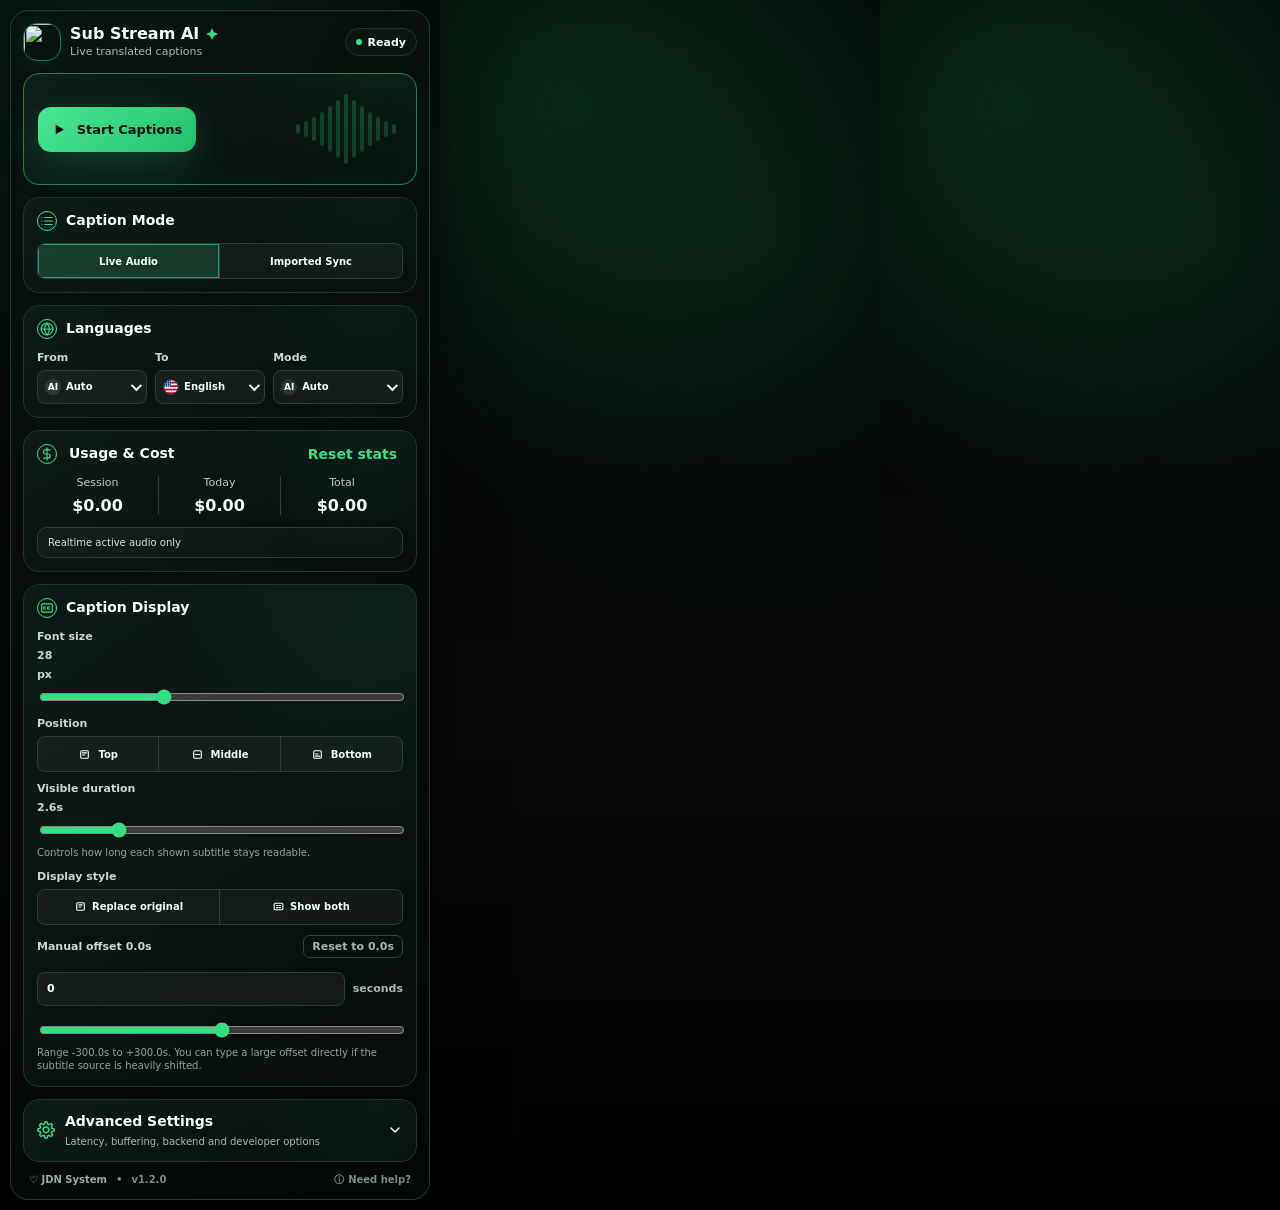
==== commit 438c683b: "feat: enhance subtitle timing adjustments with expanded offset range and new manual input options" ====
--- a/extension/popup/popup.html
+++ b/extension/popup/popup.html
@@ -126,11 +126,32 @@
             <button id="retranslateSubtitles" class="text-btn" type="button" disabled>Re-translate</button>
           </div>
           <div class="settings">
+            <div class="subtitle-search-panel">
+              <label class="field-stack">
+                Find subtitle
+                <div class="search-row">
+                  <input id="subtitleSearchQuery" class="text-input" type="text" placeholder="Movie or episode name" />
+                  <button id="subtitleSearchButton" type="button">Find</button>
+                </div>
+                <span class="field-help">Open Subtitle Cat in a new tab using this query, then download the subtitle there and import it here.</span>
+              </label>
+            </div>
             <label class="file-drop">
               Subtitle file
               <input id="subtitleFile" type="file" accept=".srt,.vtt,text/vtt,application/x-subrip" />
               <span id="subtitleFileMeta" class="field-help">Upload an .srt or .vtt file.</span>
             </label>
+            <div class="imported-timing">
+              <div class="imported-timing__header">
+                <span>Quick timing nudges</span>
+                <strong id="importedTimingOffset">0.0s</strong>
+              </div>
+              <div class="imported-actions imported-actions--compact">
+                <button id="importedNudgeEarlier" type="button">Earlier -100ms</button>
+                <button id="importedNudgeLater" type="button">Later +100ms</button>
+              </div>
+              <span class="field-help">Uses the same effective offset as live subtitles. Fine-tune while the video is playing.</span>
+            </div>
             <div class="imported-actions">
               <button id="startImportedSubtitles" type="button" disabled>Start Imported Sync</button>
               <button id="stopImportedSubtitles" type="button" disabled>Stop</button>
@@ -227,8 +248,12 @@
                 <span>Manual offset <span id="subtitleDelayVal">0.0s</span></span>
                 <button id="resetSubtitleDelay" class="inline-reset" type="button">Reset to 0.0s</button>
               </span>
-              <input type="range" id="subtitleDelay" min="-10000" max="10000" step="100" value="0" />
-              <span class="field-help">Range -10.0s to +10.0s. Adjusts subtitle timing only.</span>
+              <div class="delay-input-row">
+                <input id="subtitleDelayManual" class="text-input" type="number" min="-300" max="300" step="0.1" value="0" />
+                <span class="delay-input-unit">seconds</span>
+              </div>
+              <input type="range" id="subtitleDelay" min="-300000" max="300000" step="100" value="0" />
+              <span class="field-help">Range -300.0s to +300.0s. You can type a large offset directly if the subtitle source is heavily shifted.</span>
             </label>
 
           </div>
--- a/extension/popup/popup.css
+++ b/extension/popup/popup.css
@@ -783,6 +783,10 @@
   gap: 8px;
 }
 
+.imported-actions--compact {
+  grid-template-columns: repeat(2, minmax(0, 1fr));
+}
+
 .imported-actions button {
   min-height: 38px;
   border: 1px solid var(--stroke-strong);
@@ -807,6 +811,25 @@
   color: #d5dfda;
   font-size: 11px;
   line-height: 1.35;
+}
+
+.imported-timing {
+  display: grid;
+  gap: 8px;
+}
+
+.imported-timing__header {
+  display: flex;
+  align-items: center;
+  justify-content: space-between;
+  gap: 12px;
+  color: #d5dfda;
+  font-size: 11px;
+}
+
+.imported-timing__header strong {
+  color: var(--accent);
+  font-size: 12px;
 }
 
 .custom-select {
@@ -1038,6 +1061,20 @@
   gap: 12px;
 }
 
+.delay-input-row {
+  display: grid;
+  grid-template-columns: minmax(0, 1fr) auto;
+  align-items: center;
+  gap: 8px;
+  margin: 8px 0;
+}
+
+.delay-input-unit {
+  color: #aab8b2;
+  font-size: 11px;
+  font-weight: 700;
+}
+
 .inline-reset {
   flex: 0 0 auto;
   padding: 4px 8px;
@@ -1058,6 +1095,40 @@
   font-size: 10px;
   font-weight: 450;
   line-height: 1.35;
+}
+
+.field-stack {
+  display: flex;
+  flex-direction: column;
+  gap: 8px;
+}
+
+.search-row {
+  display: grid;
+  grid-template-columns: minmax(0, 1fr) auto;
+  gap: 8px;
+}
+
+.text-input {
+  min-width: 0;
+  width: 100%;
+  padding: 11px 12px;
+  border: 1px solid #2a3d36;
+  border-radius: 10px;
+  background: rgba(255, 255, 255, 0.03);
+  color: var(--text);
+  font-size: 12px;
+  outline: none;
+}
+
+.text-input:focus {
+  border-color: var(--accent);
+  box-shadow: 0 0 0 1px rgba(41, 255, 155, 0.15);
+}
+
+.subtitle-search-panel {
+  display: grid;
+  gap: 10px;
 }
 
 .usage-grid {
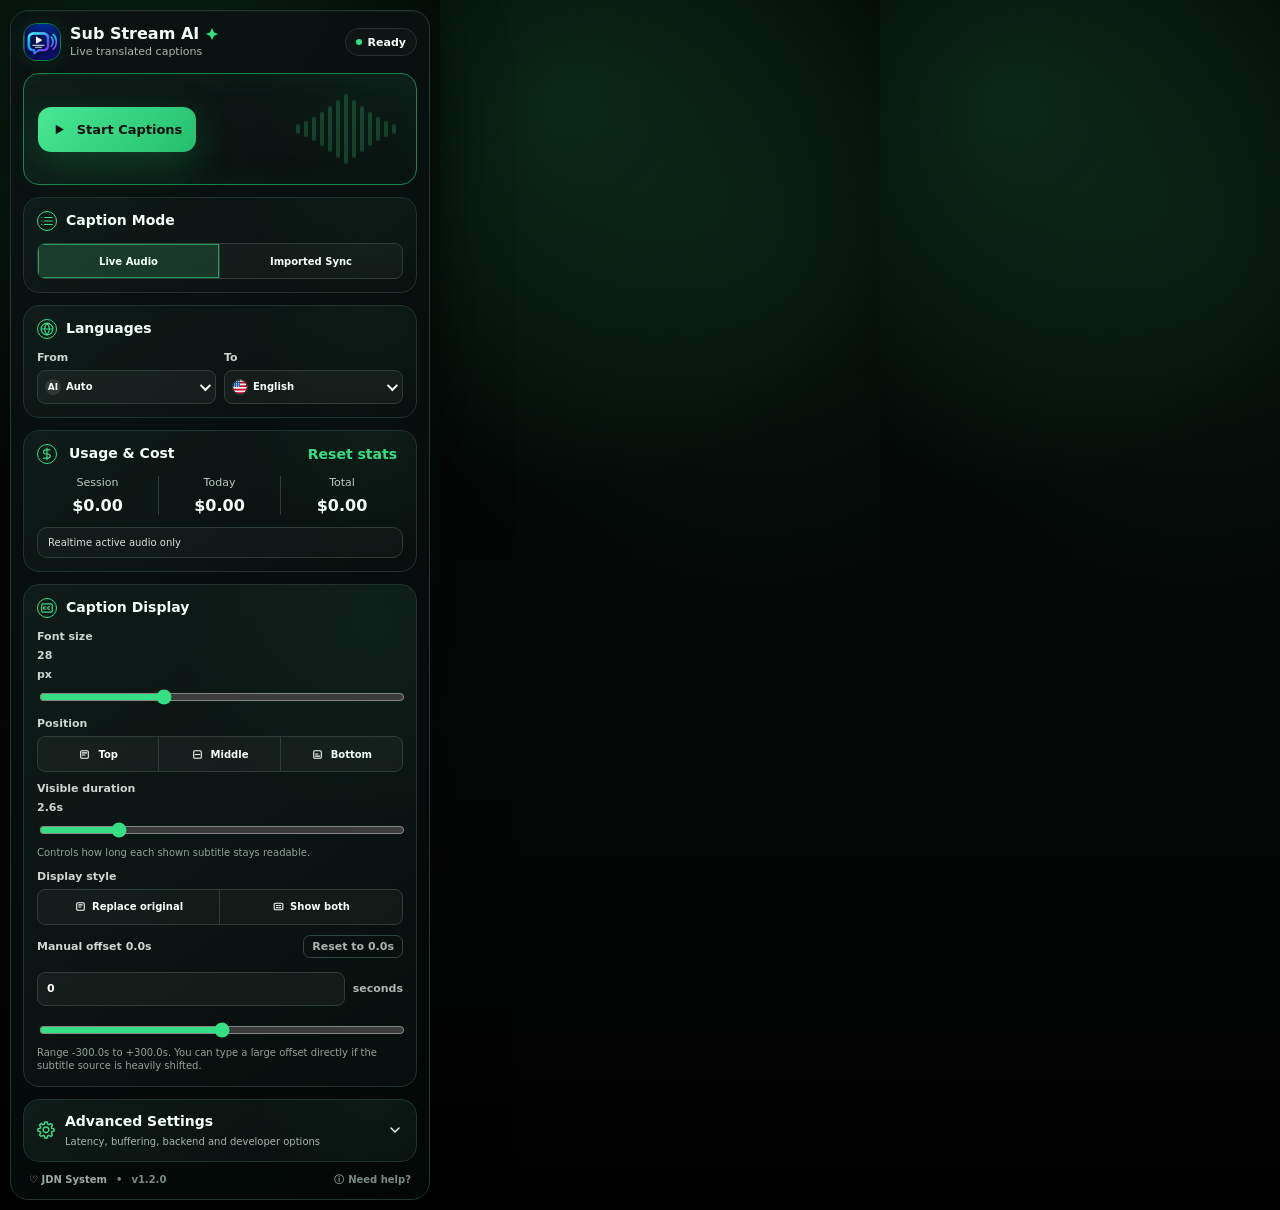
==== commit 7604cd83: "Refactor code structure for improved readability and maintainability" ====
--- a/extension/popup/popup.html
+++ b/extension/popup/popup.html
@@ -17,7 +17,7 @@
           <div id="status" class="status idle">Ready</div>
         </header>
 
-        <section class="hero-card">
+        <section id="liveHeroCard" class="hero-card">
           <div class="hero-copy">
             <button id="toggle" class="primary" type="button">
               <svg class="btn-icon" viewBox="0 0 24 24" aria-hidden="true"><path d="M6 4.5v15l13-7.5-13-7.5Z" fill="currentColor"></path></svg>
@@ -25,6 +25,19 @@
             </button>
           </div>
           <div id="audioWave" class="wave idle" aria-hidden="true">
+            <i></i><i></i><i></i><i></i><i></i><i></i><i></i><i></i><i></i><i></i><i></i><i></i><i></i>
+          </div>
+        </section>
+
+        <section id="importedHeroCard" class="hero-card imported-hero-card" hidden>
+          <div class="hero-copy imported-hero-copy">
+            <button id="importedToggle" class="primary" type="button" disabled>
+              <svg class="btn-icon" viewBox="0 0 24 24" aria-hidden="true"><path d="M6 4.5v15l13-7.5-13-7.5Z" fill="currentColor"></path></svg>
+              <span>Start Imported Sync</span>
+            </button>
+            <p id="importedSubtitleStatus" class="imported-status imported-status--hero">No subtitle file loaded.</p>
+          </div>
+          <div id="importedWave" class="wave imported-wave idle" aria-hidden="true">
             <i></i><i></i><i></i><i></i><i></i><i></i><i></i><i></i><i></i><i></i><i></i><i></i><i></i>
           </div>
         </section>
@@ -104,16 +117,6 @@
               </span>
             </label>
 
-            <label>
-              Mode
-              <span class="select-shell">
-                <span id="translationModeIcon" class="select-icon select-icon-spark" aria-hidden="true">*</span>
-                <select id="translationMode">
-                  <option value="auto" selected>Auto-detect best</option>
-                  <option value="filipino_english">Filipino-English</option>
-                </select>
-              </span>
-            </label>
           </div>
         </section>
 
@@ -123,7 +126,7 @@
               <span class="icon" aria-hidden="true"><svg viewBox="0 0 24 24"><path d="M12 3v12"></path><path d="m7 10 5 5 5-5"></path><path d="M5 21h14"></path></svg></span>
               <h2>Imported Subtitle Sync</h2>
             </div>
-            <button id="retranslateSubtitles" class="text-btn" type="button" disabled>Re-translate</button>
+            <button id="retranslateSubtitles" class="text-btn text-btn-nowrap" type="button" disabled>Re-translate</button>
           </div>
           <div class="settings">
             <div class="subtitle-search-panel">
@@ -152,15 +155,10 @@
               </div>
               <span class="field-help">Uses the same effective offset as live subtitles. Fine-tune while the video is playing.</span>
             </div>
-            <div class="imported-actions">
-              <button id="startImportedSubtitles" type="button" disabled>Start Imported Sync</button>
-              <button id="stopImportedSubtitles" type="button" disabled>Stop</button>
-            </div>
-            <p id="importedSubtitleStatus" class="imported-status">No subtitle file loaded.</p>
-          </div>
-        </section>
-
-        <section class="card usage-panel">
+          </div>
+        </section>
+
+        <section id="usagePanel" class="card usage-panel">
           <div class="section-title row-between">
             <div>
               <span class="icon" aria-hidden="true"><svg viewBox="0 0 24 24"><line x1="12" x2="12" y1="2" y2="22"></line><path d="M17 5H9.5a3.5 3.5 0 0 0 0 7H14a3.5 3.5 0 0 1 0 7H6"></path></svg></span>
--- a/extension/popup/popup.css
+++ b/extension/popup/popup.css
@@ -547,13 +547,17 @@
   font-weight: 750;
 }
 
+.text-btn-nowrap {
+  white-space: nowrap;
+}
+
 .settings {
   display: grid;
   gap: 10px;
 }
 
 .language-grid {
-  grid-template-columns: 1fr 1fr 1.18fr;
+  grid-template-columns: repeat(2, minmax(0, 1fr));
   gap: 8px;
 }
 
@@ -767,6 +771,17 @@
   border-color: rgba(53, 223, 134, 0.45);
 }
 
+.imported-hero-card {
+  min-height: 112px;
+  margin-bottom: 0;
+  padding: 16px 14px;
+}
+
+.imported-wave {
+  min-width: 112px;
+  min-height: 72px;
+}
+
 .file-drop input[type="file"] {
   width: 100%;
   min-height: 38px;
@@ -811,6 +826,11 @@
   color: #d5dfda;
   font-size: 11px;
   line-height: 1.35;
+}
+
+.imported-status--hero {
+  margin: 0;
+  display: none;
 }
 
 .imported-timing {
